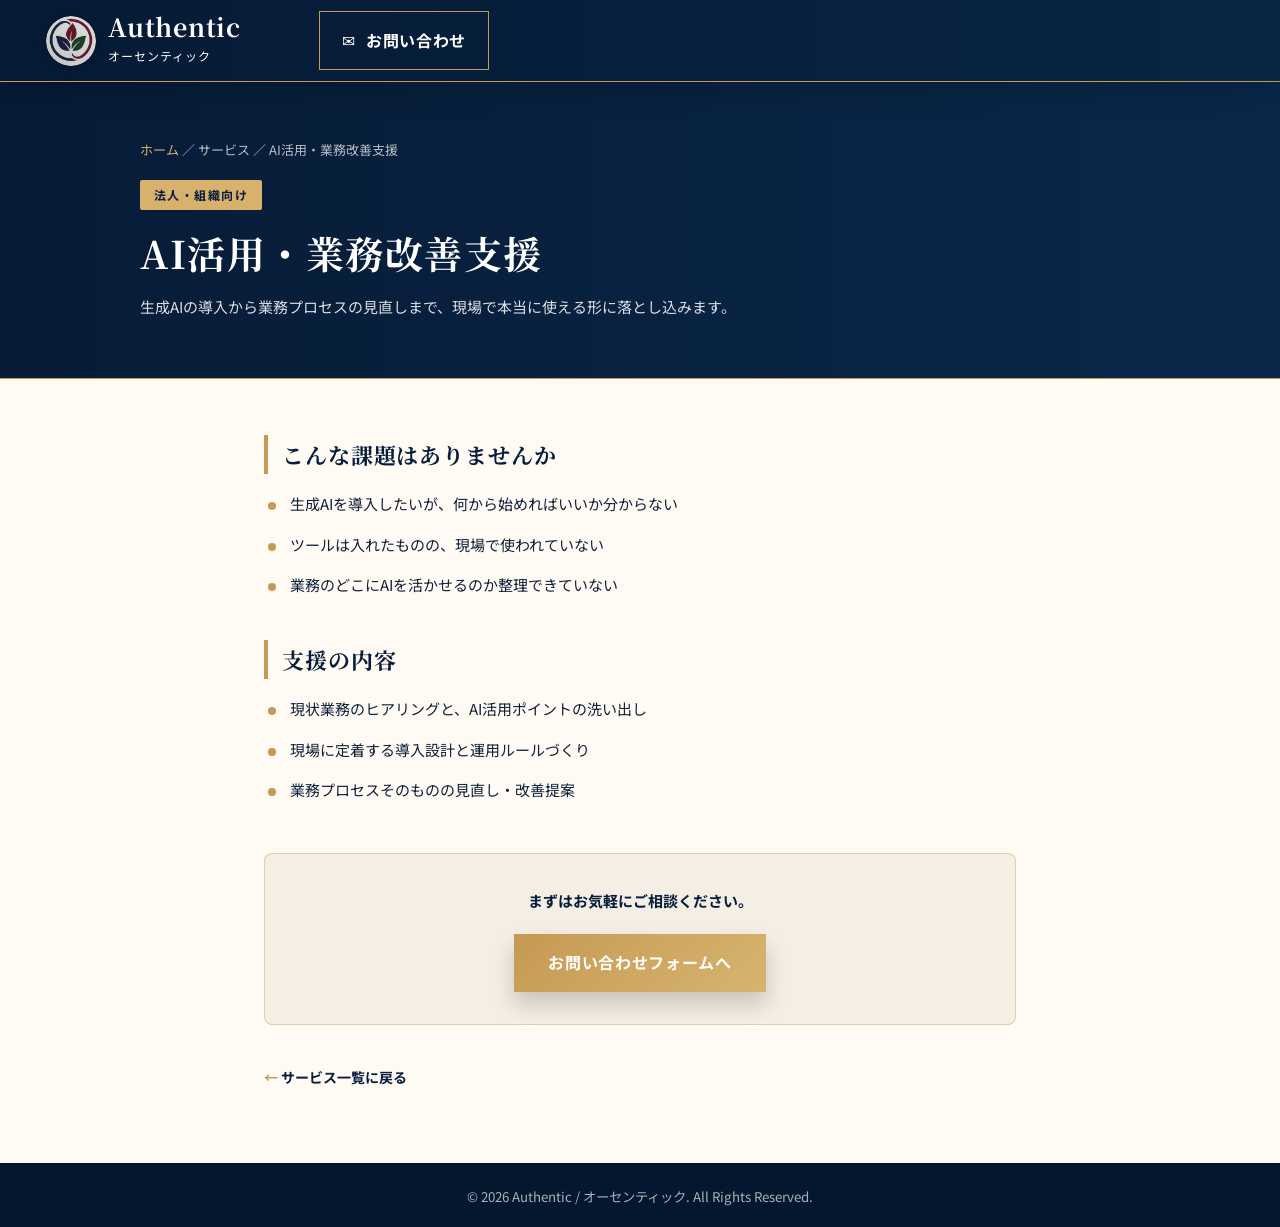
==== ai-support.html @ 1b7359c3 "各サービスページを追加" ====
<!DOCTYPE html>
<html lang="ja">
<head>
  <meta charset="UTF-8" />
  <meta name="viewport" content="width=device-width, initial-scale=1.0" />
  <title>AI活用・業務改善支援 | Authentic オーセンティック</title>
  <meta name="description" content="生成AIの導入から業務プロセスの見直しまで、現場で本当に使える形に落とし込みます。" />
  <link rel="preconnect" href="https://fonts.googleapis.com">
  <link rel="preconnect" href="https://fonts.gstatic.com" crossorigin>
  <link href="https://fonts.googleapis.com/css2?family=Noto+Serif+JP:wght@500;600;700&family=Noto+Sans+JP:wght@400;500;700&display=swap" rel="stylesheet">
  <link rel="stylesheet" href="./style.css" />
</head>
<body>
  <header class="site-header" id="top">
    <a class="brand" href="./index.html" aria-label="Authentic トップへ">
      <img class="brand-mark" src="./assets/logo-mark.png" alt="Authentic オーセンティック ロゴ" />
      <div class="brand-text">
        <span>Authentic</span>
        <small>オーセンティック</small>
      </div>
    </a>
    <a class="header-cta" href="./index.html#contact">
      <span aria-hidden="true">✉</span>
      お問い合わせ
    </a>
  </header>

  <main>
    <section class="subpage-hero">
      <div class="subpage-hero-inner">
        <p class="breadcrumb"><a href="./index.html">ホーム</a> ／ サービス ／ AI活用・業務改善支援</p>
        <span class="service-tag">法人・組織向け</span>
        <h1>AI活用・業務改善支援</h1>
        <p class="subpage-lead">生成AIの導入から業務プロセスの見直しまで、現場で本当に使える形に落とし込みます。</p>
      </div>
    </section>

    <div class="subpage-body">
        <h2>こんな課題はありませんか</h2>
        <ul>
            <li>生成AIを導入したいが、何から始めればいいか分からない</li>
            <li>ツールは入れたものの、現場で使われていない</li>
            <li>業務のどこにAIを活かせるのか整理できていない</li>
          </ul>
        <h2>支援の内容</h2>
        <ul>
            <li>現状業務のヒアリングと、AI活用ポイントの洗い出し</li>
            <li>現場に定着する導入設計と運用ルールづくり</li>
            <li>業務プロセスそのものの見直し・改善提案</li>
          </ul>

      <div class="subpage-cta">
        <p>まずはお気軽にご相談ください。</p>
        <a href="./index.html#contact" class="gold-button">お問い合わせフォームへ</a>
      </div>

      <a href="./index.html#services" class="back-to-top">サービス一覧に戻る</a>
    </div>
  </main>

  <footer class="site-footer">
    <small>© 2026 Authentic / オーセンティック. All Rights Reserved.</small>
  </footer>

  <script src="./script.js"></script>
</body>
</html>
---- style.css ----
:root {
  --navy: #071f3d;
  --navy-2: #0b2a4d;
  --ink: #10213a;
  --cream: #f4eee4;
  --cream-2: #fffaf3;
  --gold: #c49a55;
  --gold-2: #d8b16d;
  --line: rgba(196, 154, 85, .55);
  --white: #ffffff;
  --shadow: 0 18px 45px rgba(8, 28, 55, .12);
}

* {
  box-sizing: border-box;
}

html {
  scroll-behavior: smooth;
}

body {
  margin: 0;
  color: var(--ink);
  font-family: "Noto Sans JP", system-ui, -apple-system, BlinkMacSystemFont, sans-serif;
  background: var(--cream-2);
  line-height: 1.8;
}

img {
  max-width: 100%;
  display: block;
}

a {
  color: inherit;
  text-decoration: none;
}

/* ===== ヘッダー ===== */
.site-header {
  position: sticky;
  top: 0;
  z-index: 50;
  height: 82px;
  display: flex;
  align-items: center;
  gap: 28px;
  padding: 0 46px;
  background: linear-gradient(90deg, #061a35, #082544);
  color: #fff;
  border-bottom: 1px solid var(--gold);
  box-shadow: 0 10px 30px rgba(0,0,0,.16);
}

.brand {
  display: flex;
  align-items: center;
  gap: 12px;
  min-width: 245px;
}

.brand-mark {
  width: 50px;
  height: 50px;
  border-radius: 50%;
  object-fit: cover;
  box-shadow: 0 2px 8px rgba(0,0,0,.25);
}

.brand-text span {
  display: block;
  font-family: "Noto Serif JP", serif;
  font-size: 25px;
  font-weight: 700;
  letter-spacing: .03em;
  line-height: 1;
}

.brand-text small {
  display: block;
  margin-top: 6px;
  font-size: 12px;
  letter-spacing: .08em;
}

.global-nav {
  flex: 1;
  display: flex;
  justify-content: center;
  align-items: center;
  gap: clamp(18px, 3vw, 46px);
  font-family: "Noto Serif JP", serif;
  font-size: 15px;
  font-weight: 600;
}

.global-nav a {
  position: relative;
  padding: 27px 0;
  opacity: .95;
}

.global-nav a.active,
.global-nav a:hover {
  color: var(--gold-2);
}

.global-nav a.active::after,
.global-nav a:hover::after {
  content: "";
  position: absolute;
  left: 50%;
  bottom: 16px;
  width: 40px;
  height: 2px;
  transform: translateX(-50%);
  background: var(--gold-2);
}

.header-cta {
  display: inline-flex;
  align-items: center;
  gap: 10px;
  padding: 14px 22px;
  border: 1px solid var(--gold);
  color: #fff;
  font-weight: 700;
  letter-spacing: .04em;
  white-space: nowrap;
}

.nav-toggle {
  display: none;
}

/* ===== ヒーロー（2分割：左テキスト / 右写真） ===== */
.hero {
  background: var(--cream-2);
  overflow: hidden;
}

.hero-inner {
  display: grid;
  grid-template-columns: 1fr 42%;
  align-items: stretch;
  min-height: 460px;
}

.hero-text-area {
  display: flex;
  align-items: center;
  gap: 40px;
  padding: 60px clamp(28px, 4vw, 70px);
  background: var(--cream-2);
}

.hero-logo-card {
  flex-shrink: 0;
}

.hero-logo-card img {
  width: clamp(180px, 18vw, 260px);
  height: clamp(180px, 18vw, 260px);
  border-radius: 50%;
  object-fit: cover;
  box-shadow: 0 10px 30px rgba(7,31,61,.18);
}

.hero-copy {
  display: flex;
  gap: 38px;
  align-items: center;
}

.vertical-line {
  display: block;
  width: 1px;
  align-self: stretch;
  min-height: 172px;
  background: var(--gold);
}

.hero-copy h1 {
  margin: 0 0 18px;
  font-family: "Noto Serif JP", serif;
  font-size: clamp(28px, 3vw, 48px);
  line-height: 1.4;
  letter-spacing: .04em;
  color: var(--navy);
  font-weight: 700;
  white-space: nowrap;
}

.lead {
  margin: 0 0 12px;
  color: var(--gold);
  font-family: "Noto Serif JP", serif;
  font-size: 18px;
  font-weight: 700;
  letter-spacing: .12em;
}

.body-copy {
  margin: 0;
  font-size: 14px;
  font-weight: 600;
  color: #1f2b39;
}

.hero-visual {
  position: relative;
  min-height: 460px;
  background: #172235;
  clip-path: polygon(14% 0, 100% 0, 100% 100%, 0 100%);
}

.hero-photo {
  width: 100%;
  height: 100%;
  object-fit: cover;
  position: absolute;
  inset: 0;
}

/* ===== 紺セクション（理念＋サービス） ===== */
.navy-section {
  position: relative;
  background: linear-gradient(90deg, #071b36, #09284a);
  color: #fff;
  border-top: 1px solid var(--gold);
  border-bottom: 1px solid var(--gold);
  overflow: hidden;
}

.section-grid {
  display: grid;
  grid-template-columns: 340px 1fr;
  gap: 50px;
  max-width: 1320px;
  margin: 0 auto;
  padding: 48px 50px 54px;
}

.section-kicker,
.section-title {
  margin: 0 0 18px;
  font-family: "Noto Serif JP", serif;
  font-size: 20px;
  color: var(--gold-2);
  font-weight: 700;
  letter-spacing: .08em;
}

.philosophy-card {
  position: relative;
  padding-right: 36px;
  border-right: 1px solid rgba(196,154,85,.45);
}

.philosophy-card::before {
  content: "";
  position: absolute;
  left: -120px;
  top: 20px;
  width: 210px;
  height: 210px;
  border: 2px solid rgba(255,255,255,.07);
  border-radius: 50%;
  pointer-events: none;
}

.philosophy-card h2 {
  margin: 0 0 16px;
  font-family: "Noto Serif JP", serif;
  font-size: 24px;
  line-height: 1.65;
  letter-spacing: .06em;
}

.philosophy-card p {
  margin: 0 0 24px;
  color: rgba(255,255,255,.88);
  font-weight: 500;
}

.outline-button {
  display: inline-flex;
  align-items: center;
  padding: 11px 25px;
  border: 1px solid rgba(255,255,255,.65);
  color: #fff;
  font-weight: 700;
}

.service-group-label {
  margin: 6px 0 0;
  display: inline-block;
  font-family: "Noto Serif JP", serif;
  font-size: 13px;
  font-weight: 700;
  letter-spacing: .14em;
  color: var(--navy);
  background: var(--gold-2);
  padding: 5px 16px;
  border-radius: 2px;
}

.service-group-label-personal {
  margin-top: 30px;
  color: var(--navy);
  background: #d8c9a6;
}

.service-list {
  display: grid;
  grid-template-columns: repeat(4, 1fr);
  gap: 0;
  margin-top: 16px;
  border-top: 1px solid rgba(196,154,85,.45);
}

.service-list-3 {
  grid-template-columns: repeat(3, 1fr);
}

.service-list-2 {
  grid-template-columns: repeat(2, 1fr);
  max-width: 760px;
}

.service-list-personal {
  max-width: 760px;
}

.service-item {
  display: flex;
  flex-direction: column;
  padding: 26px 26px 26px;
  border-left: 1px solid rgba(196,154,85,.45);
  min-height: 170px;
  color: inherit;
  text-decoration: none;
  transition: background-color .2s ease, transform .2s ease;
}

.service-item:first-child {
  border-left: 0;
}

.service-item:hover {
  background: rgba(196,154,85,.10);
}

.service-link-label {
  margin-top: 14px;
  color: var(--gold-2);
  font-size: 13px;
  font-weight: 700;
  letter-spacing: .04em;
  opacity: 0;
  transition: opacity .2s ease;
}

.service-item:hover .service-link-label {
  opacity: 1;
}

.icon {
  color: var(--gold-2);
  margin-bottom: 14px;
}

.icon svg {
  width: 34px;
  height: 34px;
}

.service-list h3 {
  margin: 0 0 10px;
  font-family: "Noto Serif JP", serif;
  font-size: 17px;
  letter-spacing: .03em;
  line-height: 1.5;
}

.service-list p {
  margin: 0;
  color: rgba(255,255,255,.8);
  font-size: 14px;
}

/* ===== クリームセクション（プロフィール他） ===== */
.cream-section {
  background: var(--cream-2);
}

.profile-area {
  display: grid;
  grid-template-columns: 1.15fr 1fr 1.15fr;
  gap: 42px;
  max-width: 1320px;
  margin: 0 auto;
  padding: 48px 50px;
}

.profile-card,
.reason-card,
.achievement-card {
  position: relative;
  min-height: 220px;
}

.profile-card {
  display: grid;
  grid-template-columns: 140px 1fr;
  gap: 28px;
}

.profile-photo {
  width: 140px;
  height: 160px;
  position: relative;
}

.profile-photo img {
  width: 100%;
  height: 100%;
  object-fit: cover;
  border: 1px solid rgba(196,154,85,.35);
}

.portrait-placeholder {
  display: none;
  width: 140px;
  height: 160px;
  place-items: center;
  background:
    linear-gradient(135deg, rgba(7,31,61,.12), rgba(196,154,85,.16)),
    #e8e0d4;
  color: var(--navy);
  font-family: "Noto Serif JP", serif;
  font-weight: 700;
  border: 1px solid rgba(196,154,85,.35);
}

.profile-photo.no-photo .portrait-placeholder {
  display: grid;
}

.profile-text h2 {
  margin: -8px 0 4px;
  font-family: "Noto Serif JP", serif;
  font-size: 24px;
}

.role {
  margin: 0 0 12px;
  color: var(--gold);
  font-weight: 700;
  font-size: 13px;
}

.profile-text p:not(.section-title):not(.role) {
  margin: 0 0 14px;
  font-size: 14px;
}

.light-button {
  display: inline-flex;
  padding: 9px 22px;
  border: 1px solid rgba(7,31,61,.35);
  font-weight: 700;
  font-size: 13px;
}

.reason-card {
  border-left: 1px solid rgba(196,154,85,.45);
  padding-left: 36px;
}

.reason-card ul {
  list-style: none;
  padding: 0;
  margin: 0;
}

.reason-card li {
  display: flex;
  align-items: center;
  margin-bottom: 14px;
  font-weight: 700;
  font-size: 14px;
}

.reason-card span {
  flex-shrink: 0;
  display: inline-grid;
  place-items: center;
  width: 21px;
  height: 21px;
  margin-right: 10px;
  border: 1px solid var(--gold);
  border-radius: 50%;
  color: var(--gold);
  font-size: 12px;
}

.achievement-card {
  border-left: 1px solid rgba(196,154,85,.45);
  padding-left: 36px;
}

.metrics {
  display: grid;
  grid-template-columns: repeat(3, 1fr);
  gap: 24px;
}

.metrics div {
  text-align: center;
}

.metric-icon {
  display: inline-flex;
  justify-content: center;
  color: var(--navy);
  margin-bottom: 10px;
}

.metric-icon svg {
  width: 34px;
  height: 34px;
}

.metrics strong,
.metrics b {
  display: block;
  font-family: "Noto Serif JP", serif;
}

.metrics strong {
  font-size: 14px;
}

.metrics b {
  margin: 8px 0;
  font-size: 22px;
  color: var(--navy);
}

.metrics p {
  margin: 0;
  font-size: 13px;
}

/* ===== お問い合わせ ===== */
.contact-section {
  background:
    radial-gradient(circle at 90% 70%, rgba(255,255,255,.08), transparent 16%),
    linear-gradient(90deg, #061a35, #082b4c);
  color: #fff;
  border-top: 1px solid var(--gold);
}

.contact-inner {
  display: grid;
  grid-template-columns: 1.15fr 1.1fr 320px;
  gap: 42px;
  align-items: center;
  max-width: 1320px;
  margin: 0 auto;
  padding: 42px 50px;
}

.contact-kicker {
  margin: 0 0 6px;
  color: var(--gold-2);
  font-family: "Noto Serif JP", serif;
  font-size: 25px;
  font-weight: 700;
}

.contact-inner h2 {
  margin: 0 0 8px;
  font-family: "Noto Serif JP", serif;
  font-size: 22px;
}

.contact-inner p {
  margin: 0;
  color: rgba(255,255,255,.82);
}

.contact-info {
  display: grid;
  grid-template-columns: 1fr 1fr;
  gap: 22px;
}

.contact-item {
  display: flex;
  align-items: center;
  gap: 14px;
  border-left: 1px solid rgba(196,154,85,.45);
  padding-left: 22px;
}

.contact-item span {
  color: var(--gold-2);
  font-size: 26px;
}

.contact-item strong,
.contact-item small {
  display: block;
}

.contact-item strong {
  font-size: 18px;
  letter-spacing: .04em;
  white-space: nowrap;
}

.contact-item small {
  color: rgba(255,255,255,.72);
  font-size: 12px;
}

.gold-button {
  display: inline-flex;
  justify-content: center;
  align-items: center;
  min-height: 58px;
  padding: 0 34px;
  background: linear-gradient(135deg, #c59a53, #d7b46f);
  color: #fff;
  font-weight: 700;
  letter-spacing: .04em;
  box-shadow: 0 12px 22px rgba(0,0,0,.18);
}

.site-footer {
  padding: 18px 24px;
  text-align: center;
  background: #04172e;
  color: rgba(255,255,255,.66);
}

/* ===== 下層ページ（サービス詳細） ===== */
.subpage-hero {
  background: linear-gradient(90deg, #071b36, #09284a);
  color: #fff;
  border-bottom: 1px solid var(--gold);
  padding: 56px 50px;
}

.subpage-hero-inner {
  max-width: 1000px;
  margin: 0 auto;
}

.breadcrumb {
  font-size: 13px;
  color: rgba(255,255,255,.7);
  margin: 0 0 18px;
}

.breadcrumb a {
  color: var(--gold-2);
}

.subpage-hero .service-tag {
  display: inline-block;
  font-size: 12px;
  font-weight: 700;
  letter-spacing: .12em;
  color: var(--navy);
  background: var(--gold-2);
  padding: 4px 14px;
  border-radius: 2px;
  margin-bottom: 16px;
}

.subpage-hero h1 {
  margin: 0 0 14px;
  font-family: "Noto Serif JP", serif;
  font-size: clamp(26px, 3vw, 38px);
  letter-spacing: .04em;
  line-height: 1.4;
}

.subpage-hero .subpage-lead {
  margin: 0;
  font-size: 15px;
  color: rgba(255,255,255,.85);
  line-height: 1.9;
}

.subpage-body {
  max-width: 800px;
  margin: 0 auto;
  padding: 56px 24px 72px;
}

.subpage-body h2 {
  font-family: "Noto Serif JP", serif;
  font-size: 22px;
  color: var(--navy);
  letter-spacing: .04em;
  margin: 40px 0 16px;
  padding-left: 14px;
  border-left: 4px solid var(--gold);
}

.subpage-body h2:first-child {
  margin-top: 0;
}

.subpage-body p {
  font-size: 15px;
  line-height: 2;
  color: #24303f;
  margin: 0 0 18px;
}

.subpage-body ul {
  padding-left: 0;
  list-style: none;
  margin: 0 0 22px;
}

.subpage-body li {
  position: relative;
  padding-left: 26px;
  margin-bottom: 12px;
  font-size: 15px;
  line-height: 1.9;
}

.subpage-body li::before {
  content: "";
  position: absolute;
  left: 4px;
  top: 12px;
  width: 8px;
  height: 8px;
  border-radius: 50%;
  background: var(--gold);
}

.subpage-cta {
  margin-top: 48px;
  padding: 32px;
  text-align: center;
  background: var(--cream);
  border: 1px solid rgba(196,154,85,.4);
  border-radius: 8px;
}

.subpage-cta p {
  margin: 0 0 18px;
  font-weight: 700;
  color: var(--navy);
}

.back-to-top {
  display: inline-block;
  margin-top: 40px;
  font-size: 14px;
  color: var(--navy);
  font-weight: 700;
}

.back-to-top::before {
  content: "← ";
  color: var(--gold);
}

/* ===== レスポンシブ ===== */
@media (max-width: 1100px) {
  .site-header {
    padding: 0 22px;
  }

  .global-nav,
  .header-cta {
    display: none;
  }

  .nav-toggle {
    display: inline-grid;
    gap: 5px;
    margin-left: auto;
    padding: 10px;
    background: transparent;
    border: 0;
    cursor: pointer;
  }

  .nav-toggle span {
    display: block;
    width: 28px;
    height: 2px;
    background: #fff;
  }

  .global-nav.open {
    position: fixed;
    top: 82px;
    left: 0;
    right: 0;
    display: grid;
    gap: 0;
    background: var(--navy);
    border-bottom: 1px solid var(--gold);
  }

  .global-nav.open a {
    padding: 18px 28px;
    border-top: 1px solid rgba(255,255,255,.08);
  }

  .hero-inner {
    grid-template-columns: 1fr;
  }

  .hero-text-area {
    flex-direction: column;
    text-align: center;
    gap: 22px;
    padding: 48px 28px 36px;
  }

  .hero-copy {
    justify-content: center;
    text-align: center;
  }

  .vertical-line {
    display: none;
  }

  .hero-visual {
    min-height: 260px;
    clip-path: none;
    order: -1;
  }

  .hero-photo {
    position: relative;
  }

  .section-grid,
  .profile-area,
  .contact-inner {
    grid-template-columns: 1fr;
  }

  .philosophy-card,
  .reason-card,
  .achievement-card {
    border-left: 0;
    border-right: 0;
    padding-left: 0;
    padding-right: 0;
  }

  .philosophy-card::before {
    display: none;
  }

  .service-list {
    grid-template-columns: 1fr 1fr;
  }

  .service-list-3,
  .service-list-2,
  .service-list-personal {
    grid-template-columns: 1fr 1fr;
  }

  .service-item:nth-child(odd) {
    border-left: 0;
  }

  .contact-info {
    grid-template-columns: 1fr;
  }
}

@media (max-width: 680px) {
  .site-header {
    height: 72px;
  }

  .brand {
    min-width: auto;
  }

  .brand-mark {
    width: 42px;
    height: 42px;
  }

  .brand-text span {
    font-size: 20px;
  }

  .brand-text small {
    font-size: 10px;
  }

  .global-nav.open {
    top: 72px;
  }

  .hero-text-area,
  .section-grid,
  .profile-area,
  .contact-inner {
    padding-left: 22px;
    padding-right: 22px;
  }

  .hero-copy h1 {
    font-size: 32px;
  }

  .pc-only {
    display: none;
  }

  .service-list,
  .service-list-3,
  .service-list-2,
  .service-list-personal,
  .profile-card,
  .metrics {
    grid-template-columns: 1fr;
  }

  .service-item {
    border-left: 0;
    border-top: 1px solid rgba(196,154,85,.28);
    padding: 24px 0;
    min-height: 0;
  }

  .service-item:first-child {
    border-top: 0;
  }

  .service-link-label {
    opacity: 1;
  }

  .profile-card {
    text-align: left;
    justify-items: center;
  }

  .gold-button {
    width: 100%;
  }
}
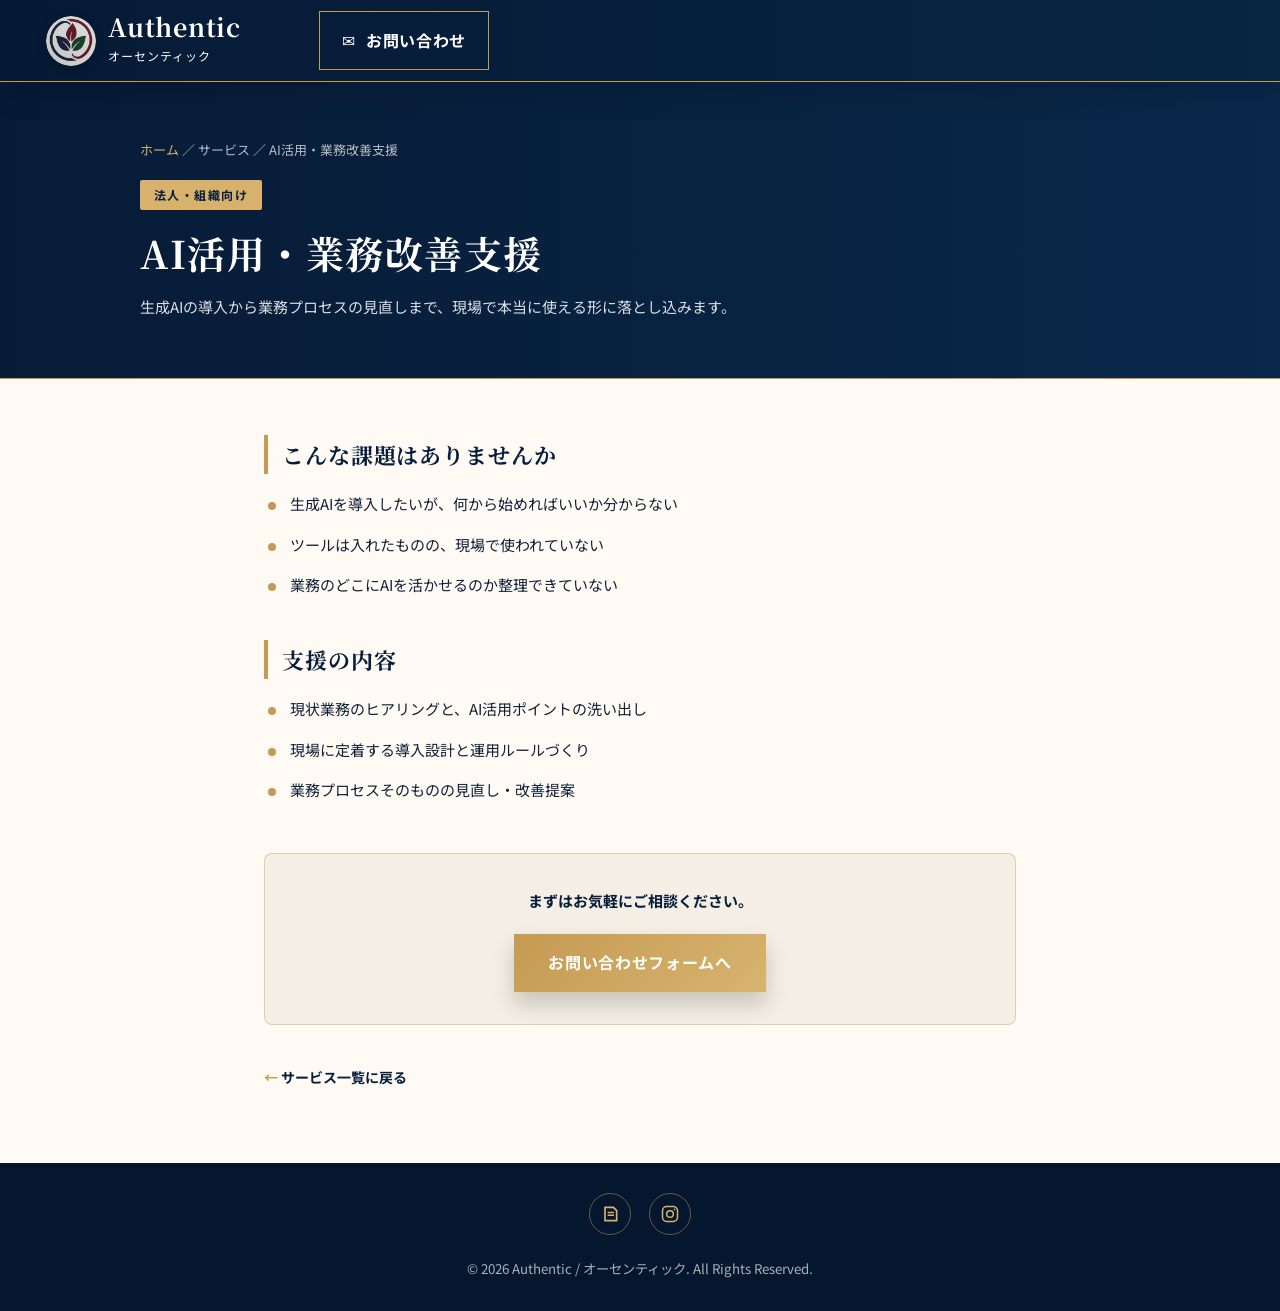
==== commit 157bd708: "問い合わせフォーム追加。SNSも連携" ====
--- a/ai-support.html
+++ b/ai-support.html
@@ -19,7 +19,7 @@
         <small>オーセンティック</small>
       </div>
     </a>
-    <a class="header-cta" href="./index.html#contact">
+    <a class="header-cta" href="https://forms.gle/eXhogmnBoGzvAkYTA" target="_blank" rel="noopener">
       <span aria-hidden="true">✉</span>
       お問い合わせ
     </a>
@@ -51,7 +51,7 @@
 
       <div class="subpage-cta">
         <p>まずはお気軽にご相談ください。</p>
-        <a href="./index.html#contact" class="gold-button">お問い合わせフォームへ</a>
+        <a href="https://forms.gle/eXhogmnBoGzvAkYTA" target="_blank" rel="noopener" class="gold-button">お問い合わせフォームへ</a>
       </div>
 
       <a href="./index.html#services" class="back-to-top">サービス一覧に戻る</a>
@@ -59,6 +59,20 @@
   </main>
 
   <footer class="site-footer">
+    <div class="footer-social">
+      <a href="https://note.com/muraken_career" target="_blank" rel="noopener" aria-label="Note">
+        <svg viewBox="0 0 24 24" fill="currentColor" aria-hidden="true">
+          <path d="M5 3h11.5L21 7.5V21H5V3zm2 2v14h12V8.5L15.5 5H7zm2.2 4.3h7.6v1.7H9.2V9.3zm0 3.4h7.6v1.7H9.2v-1.7z"/>
+        </svg>
+      </a>
+      <a href="https://www.instagram.com/kenta_poplife/" target="_blank" rel="noopener" aria-label="Instagram">
+        <svg viewBox="0 0 24 24" fill="none" stroke="currentColor" stroke-width="1.8" stroke-linecap="round" stroke-linejoin="round" aria-hidden="true">
+          <rect x="3" y="3" width="18" height="18" rx="5"/>
+          <circle cx="12" cy="12" r="4"/>
+          <circle cx="17.5" cy="6.5" r="1" fill="currentColor" stroke="none"/>
+        </svg>
+      </a>
+    </div>
     <small>© 2026 Authentic / オーセンティック. All Rights Reserved.</small>
   </footer>
 
--- a/style.css
+++ b/style.css
@@ -641,10 +641,39 @@
 }
 
 .site-footer {
-  padding: 18px 24px;
+  padding: 30px 24px;
   text-align: center;
   background: #04172e;
   color: rgba(255,255,255,.66);
+}
+
+.footer-social {
+  display: flex;
+  justify-content: center;
+  gap: 18px;
+  margin-bottom: 18px;
+}
+
+.footer-social a {
+  display: inline-flex;
+  align-items: center;
+  justify-content: center;
+  width: 42px;
+  height: 42px;
+  border: 1px solid rgba(196,154,85,.5);
+  border-radius: 50%;
+  color: var(--gold-2);
+  transition: background-color .2s ease, color .2s ease;
+}
+
+.footer-social a:hover {
+  background: var(--gold-2);
+  color: var(--navy);
+}
+
+.footer-social svg {
+  width: 20px;
+  height: 20px;
 }
 
 /* ===== 下層ページ（サービス詳細） ===== */
@@ -772,6 +801,29 @@
   font-weight: 700;
 }
 
+.sns-inline-link {
+  display: inline-flex;
+  align-items: center;
+  gap: 10px;
+  padding: 12px 22px;
+  border: 1px solid rgba(196,154,85,.5);
+  border-radius: 40px;
+  color: var(--navy);
+  font-weight: 700;
+  font-size: 15px;
+  transition: background-color .2s ease, color .2s ease;
+}
+
+.sns-inline-link:hover {
+  background: var(--gold-2);
+  color: #fff;
+}
+
+.sns-inline-link svg {
+  width: 22px;
+  height: 22px;
+}
+
 .back-to-top::before {
   content: "← ";
   color: var(--gold);
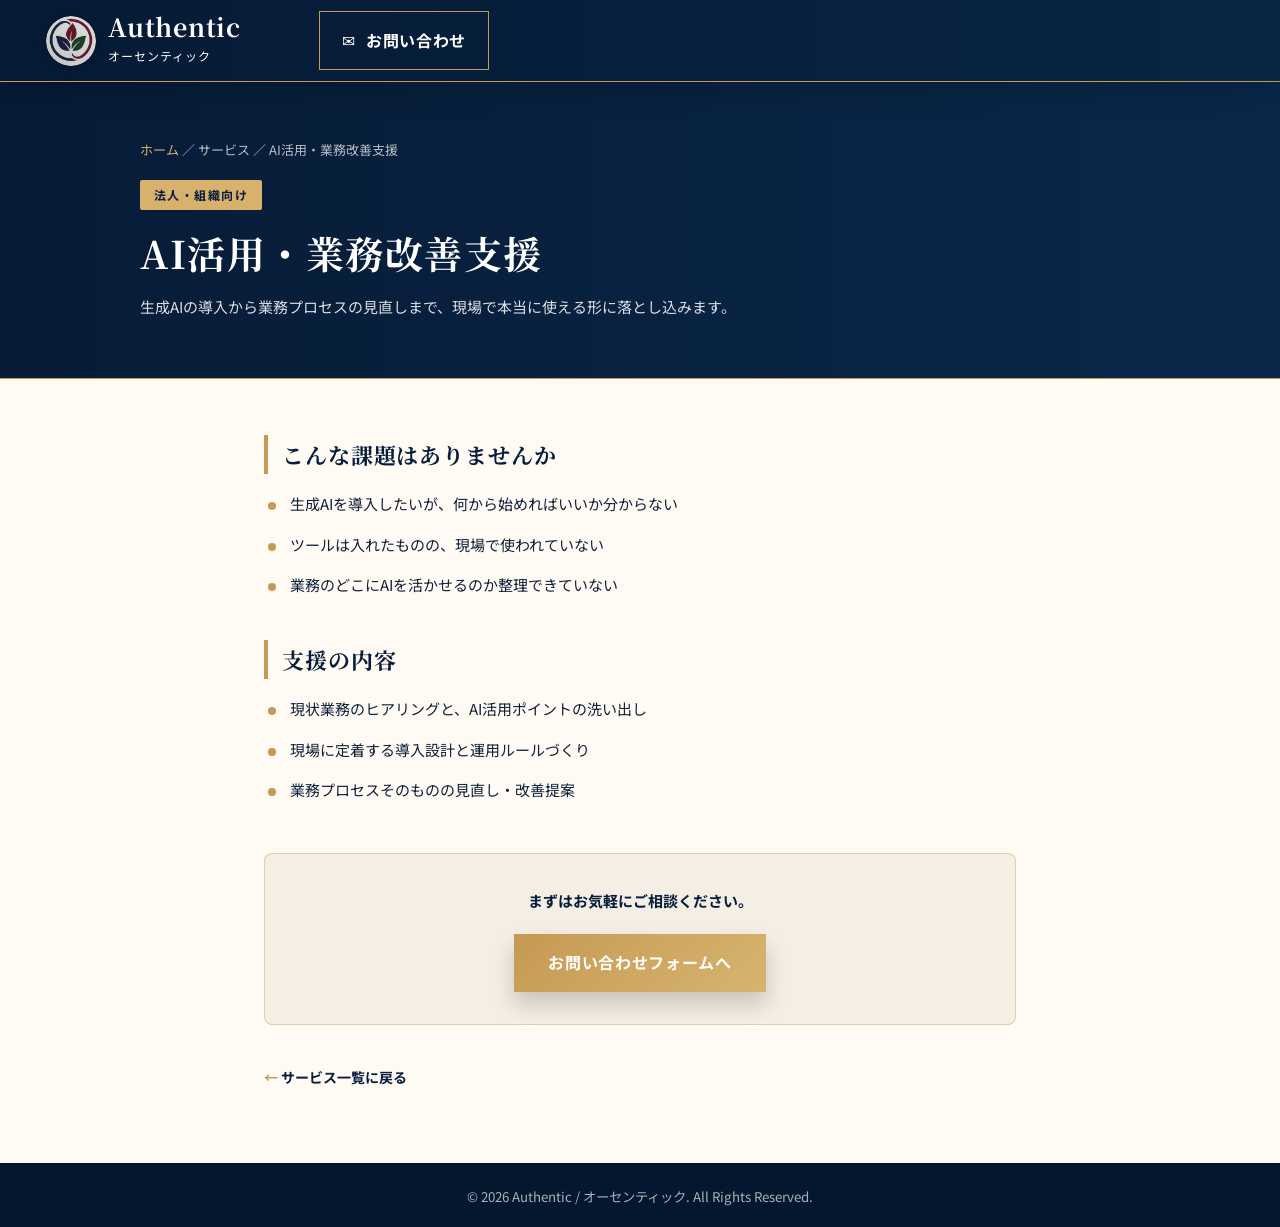
==== commit e54f4f48: "ロゴの場所修正" ====
--- a/ai-support.html
+++ b/ai-support.html
@@ -59,20 +59,6 @@
   </main>
 
   <footer class="site-footer">
-    <div class="footer-social">
-      <a href="https://note.com/muraken_career" target="_blank" rel="noopener" aria-label="Note">
-        <svg viewBox="0 0 24 24" fill="currentColor" aria-hidden="true">
-          <path d="M5 3h11.5L21 7.5V21H5V3zm2 2v14h12V8.5L15.5 5H7zm2.2 4.3h7.6v1.7H9.2V9.3zm0 3.4h7.6v1.7H9.2v-1.7z"/>
-        </svg>
-      </a>
-      <a href="https://www.instagram.com/kenta_poplife/" target="_blank" rel="noopener" aria-label="Instagram">
-        <svg viewBox="0 0 24 24" fill="none" stroke="currentColor" stroke-width="1.8" stroke-linecap="round" stroke-linejoin="round" aria-hidden="true">
-          <rect x="3" y="3" width="18" height="18" rx="5"/>
-          <circle cx="12" cy="12" r="4"/>
-          <circle cx="17.5" cy="6.5" r="1" fill="currentColor" stroke="none"/>
-        </svg>
-      </a>
-    </div>
     <small>© 2026 Authentic / オーセンティック. All Rights Reserved.</small>
   </footer>
 
--- a/style.css
+++ b/style.css
@@ -641,39 +641,42 @@
 }
 
 .site-footer {
-  padding: 30px 24px;
+  padding: 18px 24px;
   text-align: center;
   background: #04172e;
   color: rgba(255,255,255,.66);
 }
 
-.footer-social {
+.profile-social {
   display: flex;
+  gap: 12px;
+  margin-top: 18px;
+}
+
+.profile-social a {
+  display: inline-flex;
+  align-items: center;
   justify-content: center;
-  gap: 18px;
-  margin-bottom: 18px;
-}
-
-.footer-social a {
-  display: inline-flex;
-  align-items: center;
-  justify-content: center;
-  width: 42px;
-  height: 42px;
-  border: 1px solid rgba(196,154,85,.5);
-  border-radius: 50%;
-  color: var(--gold-2);
-  transition: background-color .2s ease, color .2s ease;
-}
-
-.footer-social a:hover {
-  background: var(--gold-2);
-  color: var(--navy);
-}
-
-.footer-social svg {
-  width: 20px;
-  height: 20px;
+  width: 40px;
+  height: 40px;
+  flex: 0 0 40px;
+  background: #fff;
+  border: 1px solid rgba(7,31,61,.12);
+  border-radius: 9px;
+  overflow: hidden;
+  transition: transform .2s ease, box-shadow .2s ease;
+}
+
+.profile-social a:hover {
+  transform: translateY(-2px);
+  box-shadow: 0 6px 14px rgba(7,31,61,.2);
+}
+
+.profile-social img {
+  width: 30px;
+  height: 30px;
+  object-fit: contain;
+  display: block;
 }
 
 /* ===== 下層ページ（サービス詳細） ===== */
@@ -819,9 +822,12 @@
   color: #fff;
 }
 
-.sns-inline-link svg {
-  width: 22px;
-  height: 22px;
+.sns-inline-link img {
+  width: 26px;
+  height: 26px;
+  flex: 0 0 26px;
+  object-fit: contain;
+  display: block;
 }
 
 .back-to-top::before {
